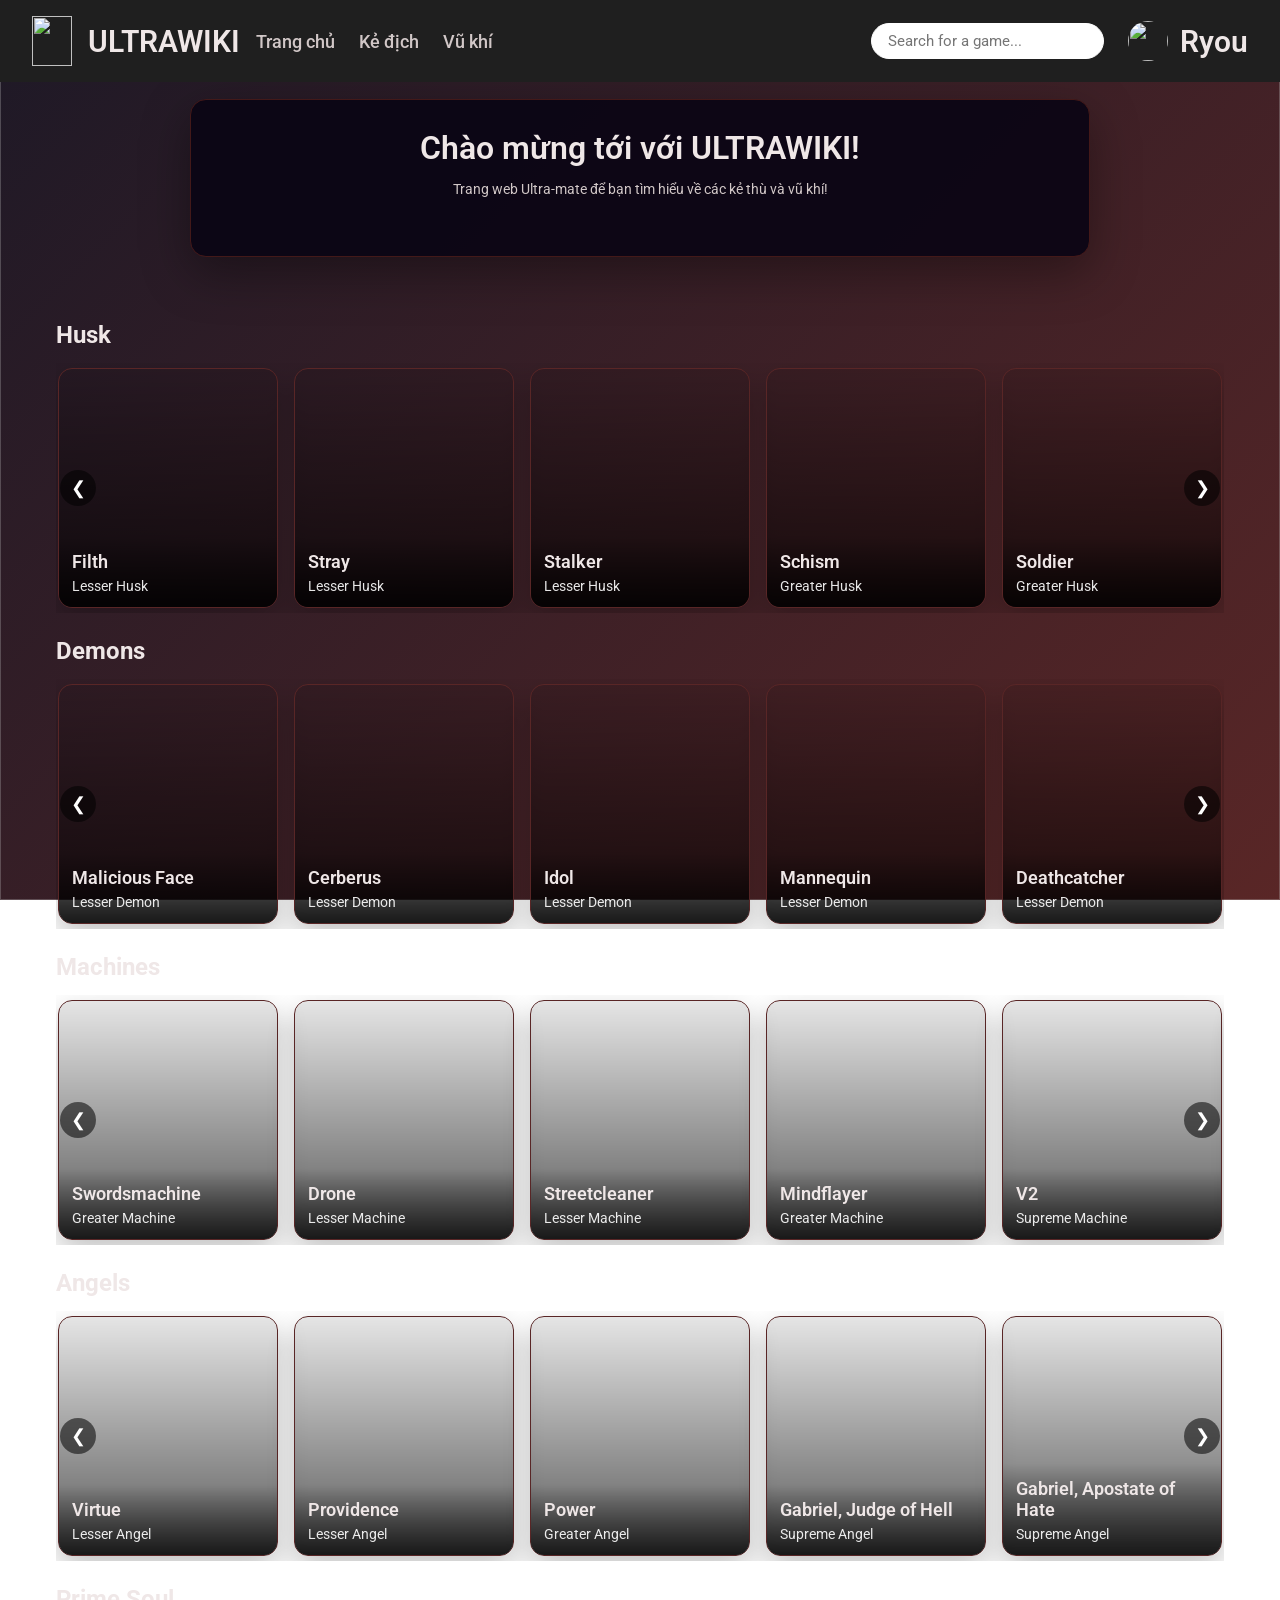
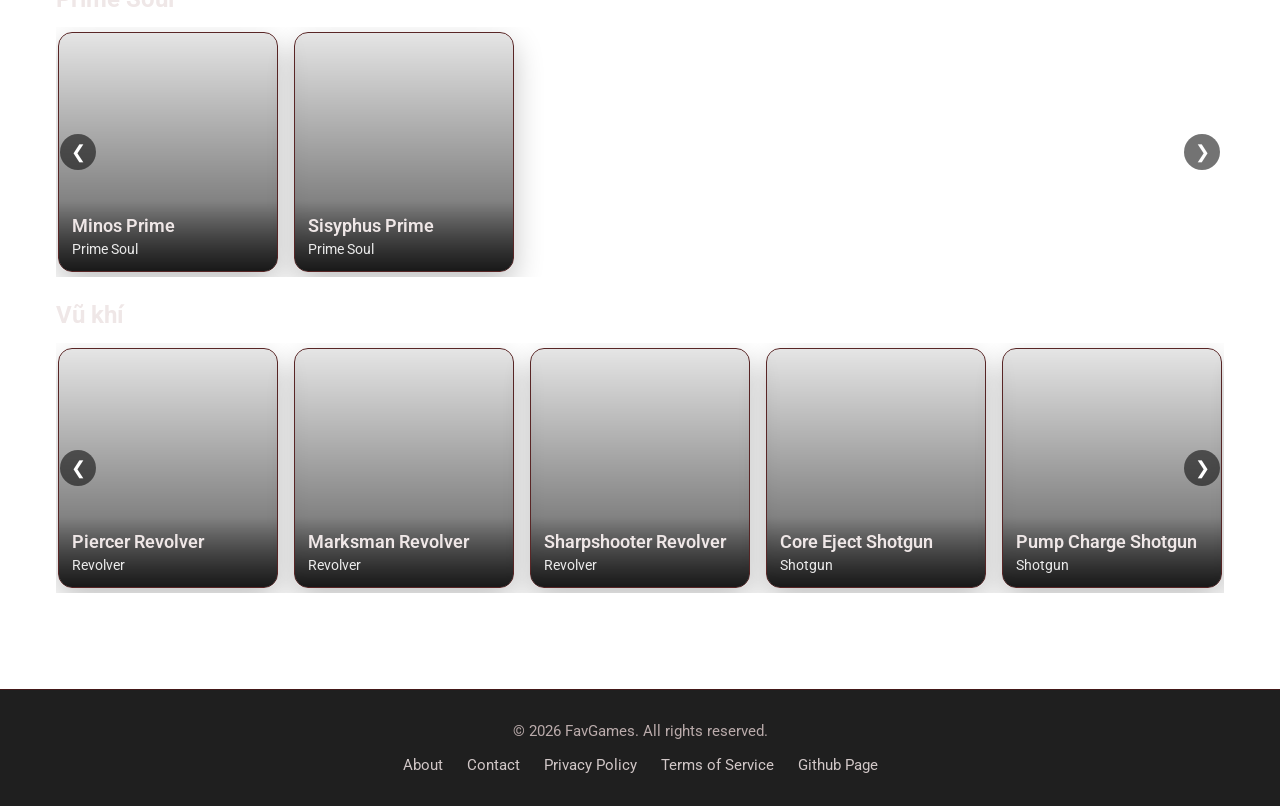
==== index.html @ adbd4d89 "Add files via upload" ====
<!DOCTYPE html>
<html lang="en">
<head>
    <meta charset="UTF-8">
    <meta name="viewport" content="width=device-width, initial-scale=1.0">
    <title>FavGames - Main Page</title>
    <link rel="stylesheet" href="access/css/index.css">
</head>
<body>
    <!-- header -->
    <header class="header">
        <div class="left__side__header">
            <div class="logo">
                <h1>ULTRAWIKI</h1>
                <img src="access/img/Logo.jpg" alt="" class="logo__img">
            </div>
            <nav class="navbar">
                <a href="index.html" class="nav__link">Trang chủ</a>
                <a href="enemy.html" class="nav__link">Kẻ địch</a>
                <a href="weapon.html" class="nav__link">Vũ khí</a>
            </nav>
        </div>
        <div class="right__side__header">
            <input type="text" id="search-bar" placeholder="Search for a game...">
            <div class="account">
                <img src="access/img/ryou yamada avatar.jpg" alt="" class="account__avatar">
                <h1 id="Username">Ryou</h1>
            </div>
        </div>
    </header>
    <!-- main content -->
    <div class="main__container container">
        <img src="access/img/background.jpg" alt="" class="background__img">

        <section class="intro-card">
            <h1>Chào mừng tới với ULTRAWIKI!</h1>
            <p class="subheading">Trang web Ultra-mate để bạn tìm hiểu về các kẻ thù và vũ khí!</p>
            <div class="button-group">
            </div>
        </section>

        <section class="game-list-section">
            <h2 class="category-label">Husk</h2>
            <div class="game-carousel">
                <button class="carousel-btn prev" aria-label="Previous card">&#10094;</button>
                <button class="carousel-btn next" aria-label="Next card">&#10095;</button>
                <div class="game-grid husk"></div>
            </div>

            <h2 class="category-label">Demons</h2>
            <div class="game-carousel">
                <button class="carousel-btn prev" aria-label="Previous card">&#10094;</button>
                <button class="carousel-btn next" aria-label="Next card">&#10095;</button>
                <div class="game-grid demons"></div>
            </div>

            <h2 class="category-label">Machines</h2>
            <div class="game-carousel">
                <button class="carousel-btn prev" aria-label="Previous card">&#10094;</button>
                <button class="carousel-btn next" aria-label="Next card">&#10095;</button>
                <div class="game-grid machines"></div>
            </div>

            <h2 class="category-label">Angels</h2>
            <div class="game-carousel">
                <button class="carousel-btn prev" aria-label="Previous card">&#10094;</button>
                <button class="carousel-btn next" aria-label="Next card">&#10095;</button>
                <div class="game-grid angels"></div>
            </div>

            <h2 class="category-label">Prime Soul</h2>
            <div class="game-carousel">
                <button class="carousel-btn prev" aria-label="Previous card">&#10094;</button>
                <button class="carousel-btn next" aria-label="Next card">&#10095;</button>
                <div class="game-grid prime-soul"></div>
            </div>

            <h2 class="category-label">Vũ khí</h2>
            <div class="game-carousel">
                <button class="carousel-btn prev" aria-label="Previous card">&#10094;</button>
                <button class="carousel-btn next" aria-label="Next card">&#10095;</button>
                <div class="game-grid weapons"></div>
            </div>

            
        </section>
    </div>
    <footer class="footer">
        <p>&copy; 2026 FavGames. All rights reserved.</p>
        <nav class="navbar footer-nav">
            <a href="#" class="footer__link">About</a>
            <a href="#" class="footer__link">Contact</a>
            <a href="#" class="footer__link">Privacy Policy</a>
            <a href="#" class="footer__link">Terms of Service</a>
            <a href="#" class="footer__link">Github Page</a>
        </nav>
    </footer>
    <script src="access/js/index.js"></script>
    <script src="access/js/fetch.js"></script>
</body>
</html>
---- access/css/index.css ----
/* GG fonts */
@import url('https://fonts.googleapis.com/css2?family=Geist:wght@100..900&family=Montserrat:ital,wght@0,100..900;1,100..900&family=Roboto:ital,wght@0,100..900;1,100..900&display=swap');

/*=============== GOOGLE FONTS ===============*/  
@import url('https://fonts.googleapis.com/css2?family=Geist:wght@100..900&family=Montserrat:ital,wght@0,100..900;1,100..900&family=Roboto:ital,wght@0,100..900;1,100..900&display=swap');


/*=============== VARIABLES CSS ===============*/
:root {
  --header-height: 3.5rem;

/*========== Colors (Dark Black & Red Theme) ==========*/

/* Dark black and red theme */
--hue: 0;

/* Red accent tones */
--first-color: hsl(0, 80%, 60%);
--first-color-alt: hsl(0, 90%, 45%);
--first-color-light: hsl(0, 80%, 70%);

/* Light text for dark backgrounds */
--title-color: hsl(0, 20%, 92%);
--text-color: hsl(0, 10%, 80%);
--text-color-light: hsl(0, 10%, 70%);

/* Dark backgrounds */
--white-color: hsl(0, 0%, 100%);
--body-color: hsl(0, 0%, 8%);
--container-color: hsl(0, 0%, 12%);

/* Dark shadow */
--shadow-color: hsla(0, 0%, 0%, 0.45);


  /*========== Font and typography ==========*/
  /*.5rem = 8px | 1rem = 16px ...*/
  --body-font:"Roboto", sans-serif;
  --biggest-font-size: 2rem;
  --h1-font-size: 1.5rem;
  --h2-font-size: 1.25rem;
  --h3-font-size: 1rem;
  --normal-font-size: .938rem;
  --small-font-size: .813rem;
  --smaller-font-size: .75rem;

  /*========== Font weight ==========*/
  --font-regular: 400;
  --font-medium: 500;
  --font-semi-bold: 600;

  /*========== z index ==========*/
  --z-tooltip: 10;
  --z-fixed: 100;
  --z-modal: 1000;
}

/*========== Responsive typography ==========*/
@media screen and (min-width: 1920px) {
  :root {
    --biggest-font-size: 4.5rem;
    --h1-font-size: 2.25rem;
    --h2-font-size: 1.5rem;
    --h3-font-size: 1.25rem;
    --normal-font-size: 1.125rem;
    --small-font-size: .875rem;
    --smaller-font-size: .813rem;
  }
}

/*=============== BASE ===============*/
* {
  box-sizing: border-box;
  padding: 0;
  margin: 0;
}

html {
  scroll-behavior: smooth;
}

body,
input,
textarea,
button {
  font-family: var(--body-font);
  font-size: var(--normal-font-size);
}

body {
  background-color: var(--body-color);
  color: var(--text-color);
  transition: background-color .4s;
}

input,
button,
textarea {
  border: none;
  outline: none;
}

h1, h2, h3, h4 {
  color: var(--title-color);
  font-weight: var(--font-semi-bold);
}

ul {
  list-style: none;
}

a {
  text-decoration: none;
}

img {
  display: block;
  max-width: 100%;
  height: auto;
}

/* Login */
/* New login page styles */
body {
  min-height: 100vh;
  background: linear-gradient(135deg, rgba(10, 5, 20, 0.92), hsl(0, 40%, 25%)), url('../img/background.jpg');
  background-size: cover;
  background-position: center;
  background-attachment: fixed;
}

.background__img {
  position: fixed;
  top: 0;
  left: 0;
  width: 100%;
  height: 100%;
  object-fit: cover;
  z-index: -1;
  opacity: 0.3;
}
.main__container {
  min-height: 100vh;
  display: flex;
  align-items: center;
  flex-direction: column;
  justify-content: center;
  padding: 1rem;
}

.login-card {
  width: min(380px, 100%);
  background: var(--container-color);
  border-radius: 16px;
  box-shadow: 0 16px 48px var(--shadow-color);
  padding: 1.75rem;
  display: flex;
  flex-direction: column;
  gap: 0.8rem;
  border: 1px solid hsl(0, 50%, 20%);
}

.login-card h1 {
  font-size: 1.8rem;
  margin-bottom: 0.15rem;
  color: var(--title-color);
}

.subheading {
  color: var(--text-color);
  margin-bottom: 0.9rem;
  font-size: 0.9rem;
}

.login-form {
  display: grid;
  gap: 0.7rem;
}

.form-message {
  color: var(--first-color);
  font-size: 0.9rem;
  min-height: 1.25rem;
  margin-top: 0.1rem;
}

.form-message.error {
  color: #ff6b6b;
}

.login-form label {
  font-weight: 600;
  color: var(--title-color);
  font-size: 0.85rem;
}

.login-form input {
  width: 100%;
  padding: 0.8rem 0.9rem;
  border: 1px solid hsl(0, 40%, 25%);
  border-radius: 8px;
  font-size: 0.9rem;
  color: var(--title-color);
  background: hsl(0, 0%, 12%);
  transition: border-color .2s, box-shadow .2s;
}

.login-form input:focus {
  border-color: var(--first-color);
  box-shadow: 0 0 0 3px rgba(10, 5, 20, 0.92);
}

.forgot-link {
  font-size: .85rem;
  color: var(--first-color-light);
  font-weight: 600;
  justify-self: end;
  transition: color 0.2s;
}

.forgot-link:hover {
  color: var(--first-color);
}

.btn {
  width: 100%;
  padding: 0.85rem;
  border-radius: 8px;
  cursor: pointer;
  font-weight: 700;
  font-size: 0.9rem;
  border: none;
  margin-top: 0.3rem;
}

.btn-primary {
  background: linear-gradient(90deg, var(--first-color) 0%, var(--first-color-alt) 100%);
  color: #fff;
  transition: transform .2s, box-shadow .2s;
}

.btn-primary:hover {
  transform: translateY(-2px);
  box-shadow: 0 8px 20px hsl(0, 40%, 20%);
}

.sign-up {
  text-align: center;
  color: var(--text-color-light);
  font-size: 0.85rem;
  margin-top: 0.3rem;
}

.sign-up a {
  color: var(--first-color-light);
  font-weight: 700;
  transition: color 0.2s;
}

.sign-up a:hover {
  color: var(--first-color);
}

@media (max-width: 500px) {
  .login-card {
    padding: 1.3rem;
  }

  .main__container {
    padding: 0.8rem;
  }

  .login-card h1 {
    font-size: 1.5rem;
  }
}

/* Header */
.header {
  background-color: var(--container-color);
  padding: 1rem 2rem;
  display: flex;
  align-items: center;
  justify-content: space-between;
  position: fixed;
  top: 0;
  left: 0;
  width: 100%;
  z-index: var(--z-fixed);
}

.left__side__header{
  display: flex;
  align-items: center;
  gap: 1rem;
}

.navbar {
  display: flex;
  gap: 1.5rem;
  align-items: center;
}

.footer {
  padding: 2rem 1rem;
  text-align: center;
  background: var(--container-color);
  border-top: 1px solid hsl(0, 45%, 18%);
  margin-top: 2rem;
  justify-content: center;
}

.footer p {
  color: var(--text-color-light);
  margin-bottom: 1rem;
}

.footer-nav {
  flex-wrap: wrap;
  justify-content: center;
  justify-content: center;
}

.footer__link {
  color: var(--text-color);
  font-size: 0.95rem;
  transition: color 0.2s;
}

.footer__link:hover {
  color: var(--first-color);
}

.nav__link {
  color: var(--text-color);
  font-weight: var(--font-medium);
  transition: color 0.2s;
  font-size: large;
}

.logo {
  display: flex;
  flex-direction: row-reverse;
  align-items: center;
  gap: 1rem;
}

.logo__img {
  width: 40px;
  height: 50px;
}

.right__side__header {
  display: flex;
  align-items: center;
  gap: 1.5rem;
}

#search-bar {
  padding: 0.5rem 1rem;
  border-radius: 20px;
  border: 1px solid hsl(0, 0%, 100%);
  background: hsl(0, 0%, 100%);
  color: var(--title-color);
  transition: border-color .2s, box-shadow .2s;
}

.account{
  display: flex;
  align-items: center;
  gap: 0.75rem;
}
.account__avatar {
  width: 40px;
  height: 40px;
  border-radius: 50%;
  object-fit: cover;
}

/* Game list vibe */
.intro-card {
  max-width: 900px;
  width: 100%;
  background: rgba(10, 5, 20, 0.92);
  border: 1px solid hsl(0, 45%, 18%);
  border-radius: 16px;
  padding: 1.8rem;
  margin-top: 5.2rem;
  display: flex;
  flex-direction: column;
  align-items: center;
  text-align: center;
  gap: 0.9rem;
  box-shadow: 0 16px 48px rgba(0, 0, 0, 0.35);
}

.intro-card h1 {
  font-size: 2rem;
  color: var(--title-color);
}

.button-group {
  display: flex;
  gap: 0.75rem;
  flex-wrap: wrap;
  justify-content: center;
  width: 100%;
  max-width: 420px;
}

.btn-secondary {
  background: rgba(255, 255, 255, 0.12);
  color: var(--title-color);
  border: 1px solid hsl(0, 45%, 60%);
}

.profile-section {
  max-width: 1200px;
  width: 100%;
  margin: 6rem auto 3rem;
  padding: 1rem;
}

.profile-grid {
  display: grid;
  grid-template-columns: 320px 1fr;
  gap: 2rem;
  align-items: start;
}

.profile-card {
  background: rgba(20, 12, 35, 0.92);
  border: 1px solid hsl(0, 45%, 18%);
  border-radius: 24px;
  padding: 2rem;
  box-shadow: 0 24px 60px rgba(0, 0, 0, 0.22);
}

.profile-avatar-wrap {
  width: 140px;
  height: 140px;
  margin: 0 auto 1.25rem;
  border-radius: 50%;
  overflow: hidden;
  border: 4px solid var(--first-color);
}

.profile-avatar {
  width: 100%;
  height: 100%;
  object-fit: cover;
}

.profile-card h1 {
  margin-bottom: 0.25rem;
  text-align: center;
}

.profile-username {
  text-align: center;
  color: var(--first-color-light);
  margin-bottom: 1rem;
}

.profile-description {
  color: var(--text-color-light);
  line-height: 1.8;
  margin-bottom: 1.5rem;
}

.profile-meta {
  list-style: none;
  display: grid;
  gap: 0.85rem;
  margin-bottom: 1.5rem;
}

.profile-meta li {
  background: rgba(255, 255, 255, 0.04);
  border: 1px solid hsla(0, 30%, 80%, 0.12);
  border-radius: 16px;
  padding: 1rem 1.2rem;
  color: var(--text-color-light);
}

.profile-actions {
  display: flex;
  gap: 1rem;
  flex-wrap: wrap;
  justify-content: center;
}

.weapon-display {
  display: flex;
  flex-direction: column;
  gap: 1.5rem;
}

.weapon-panel {
  background: rgba(255, 255, 255, 0.04);
  border: 1px solid rgba(255, 255, 255, 0.08);
  border-radius: 24px;
  padding: 1.25rem;
}

.weapon-panel-header {
  margin-bottom: 1rem;
}

.section-title {
  font-size: 1.35rem;
  margin: 0 0 0.35rem;
  color: #fff;
}

.section-subtitle {
  margin: 0;
  color: rgba(255, 255, 255, 0.68);
  font-size: 0.95rem;
}

.game-carousel {
  position: relative;
  overflow: hidden;
}

.carousel-container {
  display: flex;
  align-items: center;
  gap: 0.5rem;
}

.game-grid {
  display: flex;
  overflow-x: auto;
  scroll-snap-type: x mandatory;
  gap: 1rem;
  padding: 0.3rem 0.1rem;
  scroll-behavior: smooth;
  -webkit-overflow-scrolling: touch;
  flex: 1;
}

.game-card {
  flex: 0 0 220px;
  min-width: 220px;
  height: 240px;
  border: 1px solid hsl(0, 40%, 25%);
  border-radius: 14px;
  overflow: hidden;
  box-shadow: 0 12px 30px rgba(0, 0, 0, 0.24);
  transition: transform .2s, box-shadow .2s;
  background-size: cover;
  background-position: center;
  position: relative;
  display: flex;
  align-items: flex-end;
}

.game-card:hover {
  transform: translateY(-4px);
}

.game-card-info {
  width: 100%;
  background: linear-gradient(180deg, rgba(0,0,0,0) 0%, rgba(0,0,0,0.72) 100%);
  padding: 1rem;
  color: #fff;
}

.game-card-info h3 {
  margin: 0 0 0.35rem;
  font-size: 1rem;
}

.game-card-info p {
  margin: 0;
  font-size: 0.9rem;
  color: rgba(255,255,255,0.8);
}

.enemies-section, .weapons-section {
  max-width: 1200px;
  width: 100%;
  margin: 6rem auto 3rem;
  padding: 1rem;
}

.enemies-section h1, .weapons-section h1 {
  text-align: center;
  margin-bottom: 2rem;
  color: #fff;
}

.enemies-grid, .weapons-grid {
  display: grid;
  grid-template-columns: repeat(auto-fill, minmax(250px, 1fr));
  gap: 1.5rem;
}

.enemy-card, .weapon-card {
  background: rgba(255, 255, 255, 0.04);
  border: 1px solid rgba(255, 255, 255, 0.08);
  border-radius: 14px;
  padding: 1rem;
  transition: transform 0.2s;
  cursor: pointer;
}

.enemy-card:hover, .weapon-card:hover {
  transform: translateY(-4px);
}

.enemy-card img, .weapon-card img {
  width: 100%;
  height: 150px;
  object-fit: cover;
  border-radius: 8px;
  margin-bottom: 0.5rem;
}

.enemy-card h3, .weapon-card h3 {
  margin: 0 0 0.5rem;
  color: #fff;
  font-size: 1.1rem;
}

.enemy-card p, .weapon-card p {
  margin: 0;
  color: rgba(255, 255, 255, 0.8);
  font-size: 0.9rem;
}

.game-list-section {
  max-width: 1200px;
  width: 100%;
  margin: 2.5rem auto 3rem;
  padding: 0 1rem;
}

.category-label {
  color: var(--title-color);
  font-size: 1.5rem;
  margin: 1.5rem 0 0.9rem;
  font-weight: 700;
}

.game-carousel {
  position: relative;
}

.game-grid {
  display: flex;
  overflow-x: auto;
  scroll-snap-type: x mandatory;
  gap: 1rem;
  padding: 0.3rem 0.1rem;
  scroll-behavior: smooth;
  -webkit-overflow-scrolling: touch;
}

.game-card-link {
  display: block;
  text-decoration: none;
  color: inherit;
}

.game-grid::-webkit-scrollbar {
  height: 10px;
}

.game-grid::-webkit-scrollbar-thumb {
  background: hsl(0, 50%, 40%);
  border-radius: 999px;
}

.game-card {
  flex: 0 0 220px;
  min-width: 220px;
  height: 240px;
  border: 1px solid hsl(0, 40%, 25%);
  border-radius: 14px;
  overflow: hidden;
  box-shadow: 0 12px 30px rgba(0, 0, 0, 0.24);
  transition: transform .2s, box-shadow .2s;
  background-size: cover;
  background-position: center;
  position: relative;
  display: flex;
  align-items: flex-end;
}

.carousel-btn {
  position: absolute;
  top: 50%;
  transform: translateY(-50%);
  border: none;
  background: rgba(0, 0, 0, 0.55);
  color: #fff;
  width: 36px;
  height: 36px;
  border-radius: 50%;
  cursor: pointer;
  z-index: 10;
  display: flex;
  align-items: center;
  justify-content: center;
  font-size: 1.1rem;
  transition: background 0.2s;
}

.carousel-btn:hover {
  background: rgba(180, 40, 40, 0.8);
}

.carousel-btn.prev {
  left: 0.25rem;
}

.carousel-btn.next {
  right: 0.25rem;
}

#addEnemy {
  background: var(--first-color);
  color: #fff;
  border: none;
  padding: 0.75rem 1.25rem;
  border-radius: 8px;
  font-weight: 600;
  cursor: pointer;
  margin-bottom: 1rem;
  transition: background 0.2s, transform .2s;
  justify-self: end;
}

.enemy-form-container {
  width: 100%;
  background: rgba(15, 15, 40, 0.95);
  border: 1px solid hsla(0, 60%, 70%, 0.16);
  border-radius: 16px;
  padding: 1.2rem;
  margin-bottom: 1.5rem;
}

.enemy-form-table {
  width: 100%;
  border-collapse: separate;
  border-spacing: 0 1rem;
}

.enemy-form-table td {
  padding: 0.2rem 0.3rem;
  vertical-align: top;
}

.enemy-form-table label {
  display: block;
  margin-bottom: 0.4rem;
  color: var(--title-color);
  font-size: 0.9rem;
}

.enemy-form-table input,
.enemy-form-table textarea,
.enemy-form-table select {
  width: 100%;
  padding: 0.9rem 1rem;
  border-radius: 12px;
  border: 1px solid hsl(0, 40%, 25%);
  background: hsl(0, 0%, 12%);
  color: var(--title-color);
  resize: vertical;
}

.enemy-form-actions {
  display: flex;
  gap: 0.9rem;
  margin-top: 1rem;
  flex-wrap: wrap;
}

.enemy-form-actions .btn-secondary {
  background: transparent;
  color: var(--first-color);
  border: 1px solid var(--first-color);
}

@media (max-width: 900px) {
  .carousel-btn {
    width: 30px;
    height: 30px;
    font-size: 0.95rem;
  }
}

.game-card:hover {
  transform: translateY(-3px);
  box-shadow: 0 14px 28px rgba(0, 0, 0, 0.35);
}

.game-card::before {
  content: '';
  position: absolute;
  inset: 0;
  background: linear-gradient(to top, rgba(0, 0, 0, 0.65), rgba(0, 0, 0, 0.1));
}

.game-card .game-card-info {
  position: relative;
  z-index: 1;
  width: 100%;
  padding: 0.85rem;
  color: #fff;
}

.game-card .game-card-info h3 {
  margin: 0;
  font-size: 1.15rem;
}

.game-card .game-card-info p {
  margin: 0.35rem 0 0;
  font-size: 0.88rem;
  color: rgba(255, 255, 255, 0.9);
}

#detail-poster {
  width: 100%;
  max-width: 400px;
  border-radius: 12px;
  box-shadow: 0 16px 48px rgba(0, 0, 0, 0.35);
  justify-content: center;
  align-self: center;
}
@media (max-width: 768px) {
  .intro-card {
    margin-top: 6rem;
    padding: 1.4rem;
  }

  .game-card img {
    height: 150px;
  }
}

.btn-danger {
    background-color: #ff4d4d;
    color: white;
    border: none;
    padding: 8px 16px;
    cursor: pointer;
    border-radius: 4px;
    margin-top: 5px;
}

.btn-danger:hover {
    background-color: #cc0000;
}

/* Modal Background */
.modal {
    position: fixed;
    top: 0; left: 0;
    width: 100%; height: 100%;
    background: rgba(0, 0, 0, 0.7);
    display: flex;
    justify-content: center;
    align-items: center;
    z-index: 1000;
}

/* Modal Box */
.modal-content {
    background: #1a1a1a; /* Màu tối hợp với style game */
    padding: 20px;
    border-radius: 8px;
    width: 400px;
    color: white;
}

.form-group { margin-bottom: 15px; }
.form-group label { display: block; margin-bottom: 5px; }
.form-group input, .form-group textarea {
    width: 100%;
    padding: 8px;
    background: #333;
    border: 1px solid #444;
    color: white;
}

.modal-actions {
    display: flex;
    gap: 10px;
    justify-content: flex-end;
    margin-top: 20px;
}
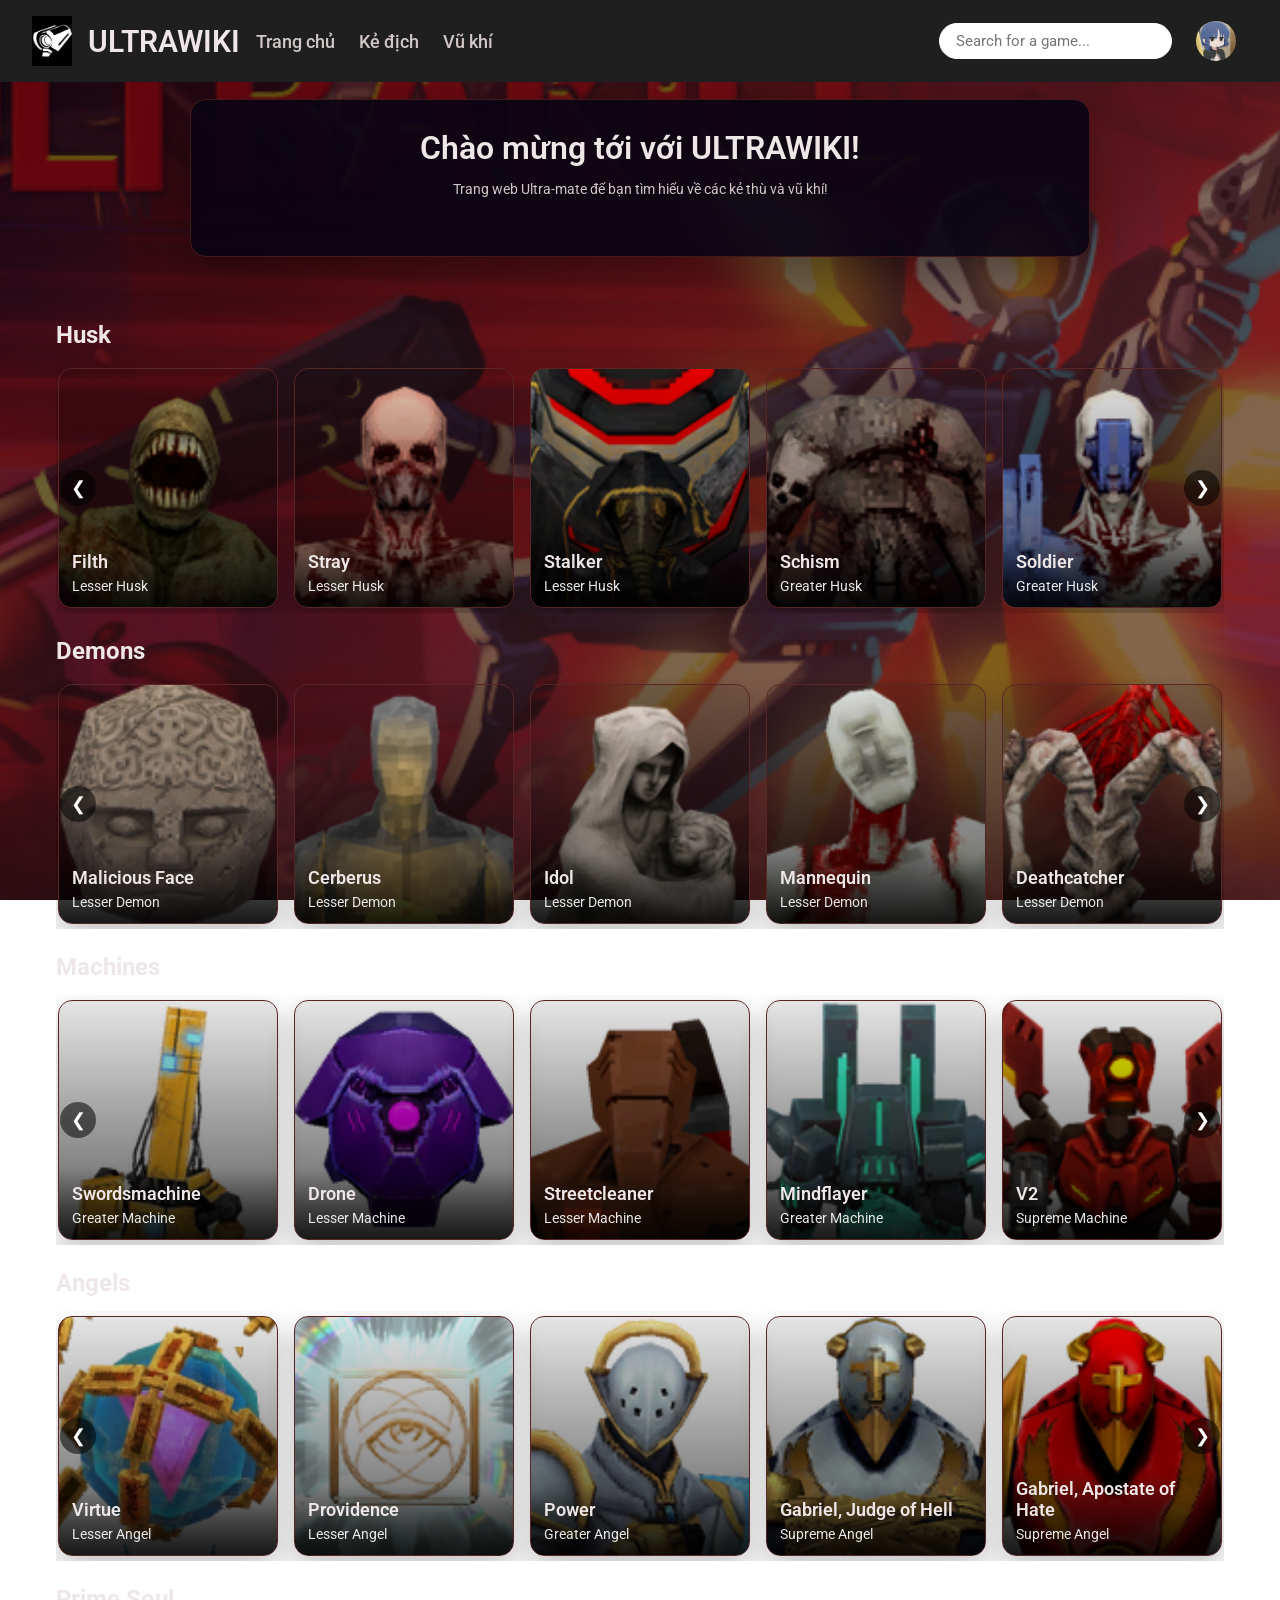
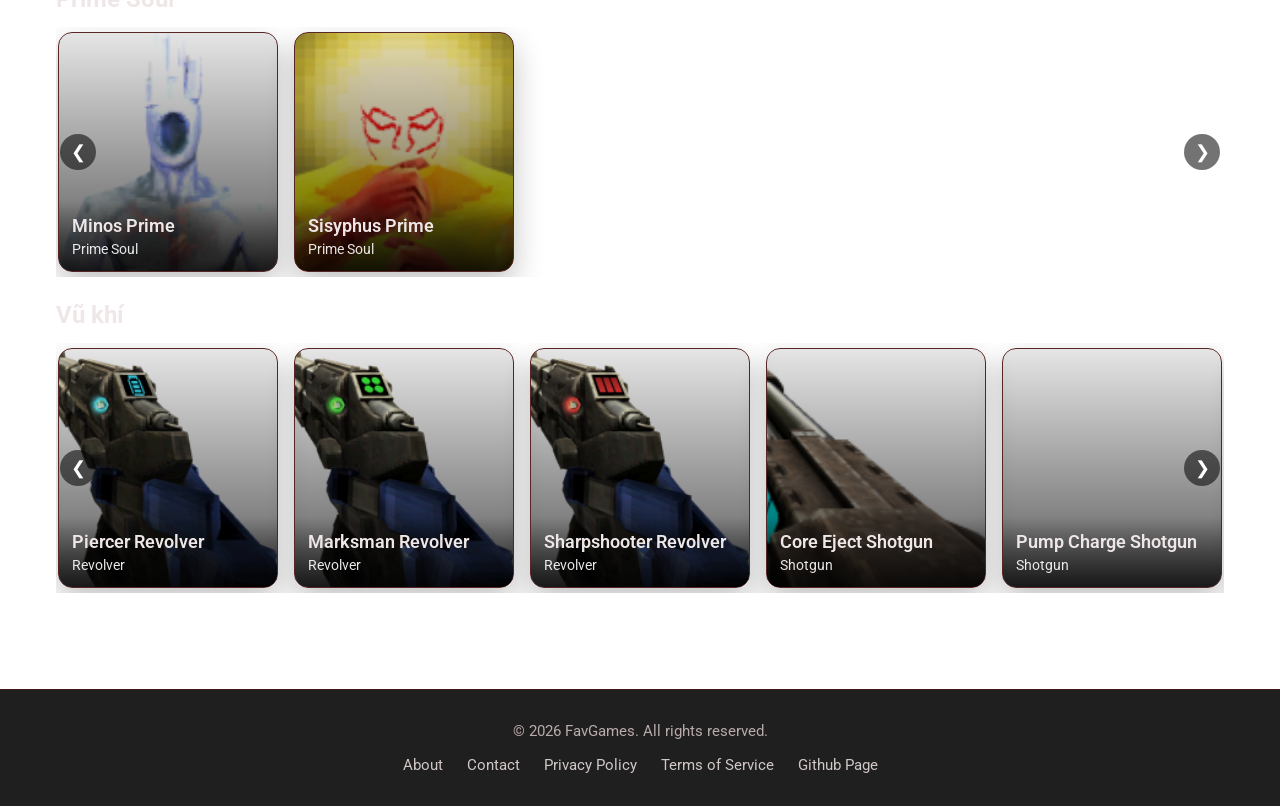
==== commit 3a355a6f: "Add files via upload" ====
--- a/index.html
+++ b/index.html
@@ -3,7 +3,7 @@
 <head>
     <meta charset="UTF-8">
     <meta name="viewport" content="width=device-width, initial-scale=1.0">
-    <title>FavGames - Main Page</title>
+    <title>ULTRAWIKI - Main Page</title>
     <link rel="stylesheet" href="access/css/index.css">
 </head>
 <body>
@@ -24,7 +24,7 @@
             <input type="text" id="search-bar" placeholder="Search for a game...">
             <div class="account">
                 <img src="access/img/ryou yamada avatar.jpg" alt="" class="account__avatar">
-                <h1 id="Username">Ryou</h1>
+                <h1 id="Username"></h1>
             </div>
         </div>
     </header>
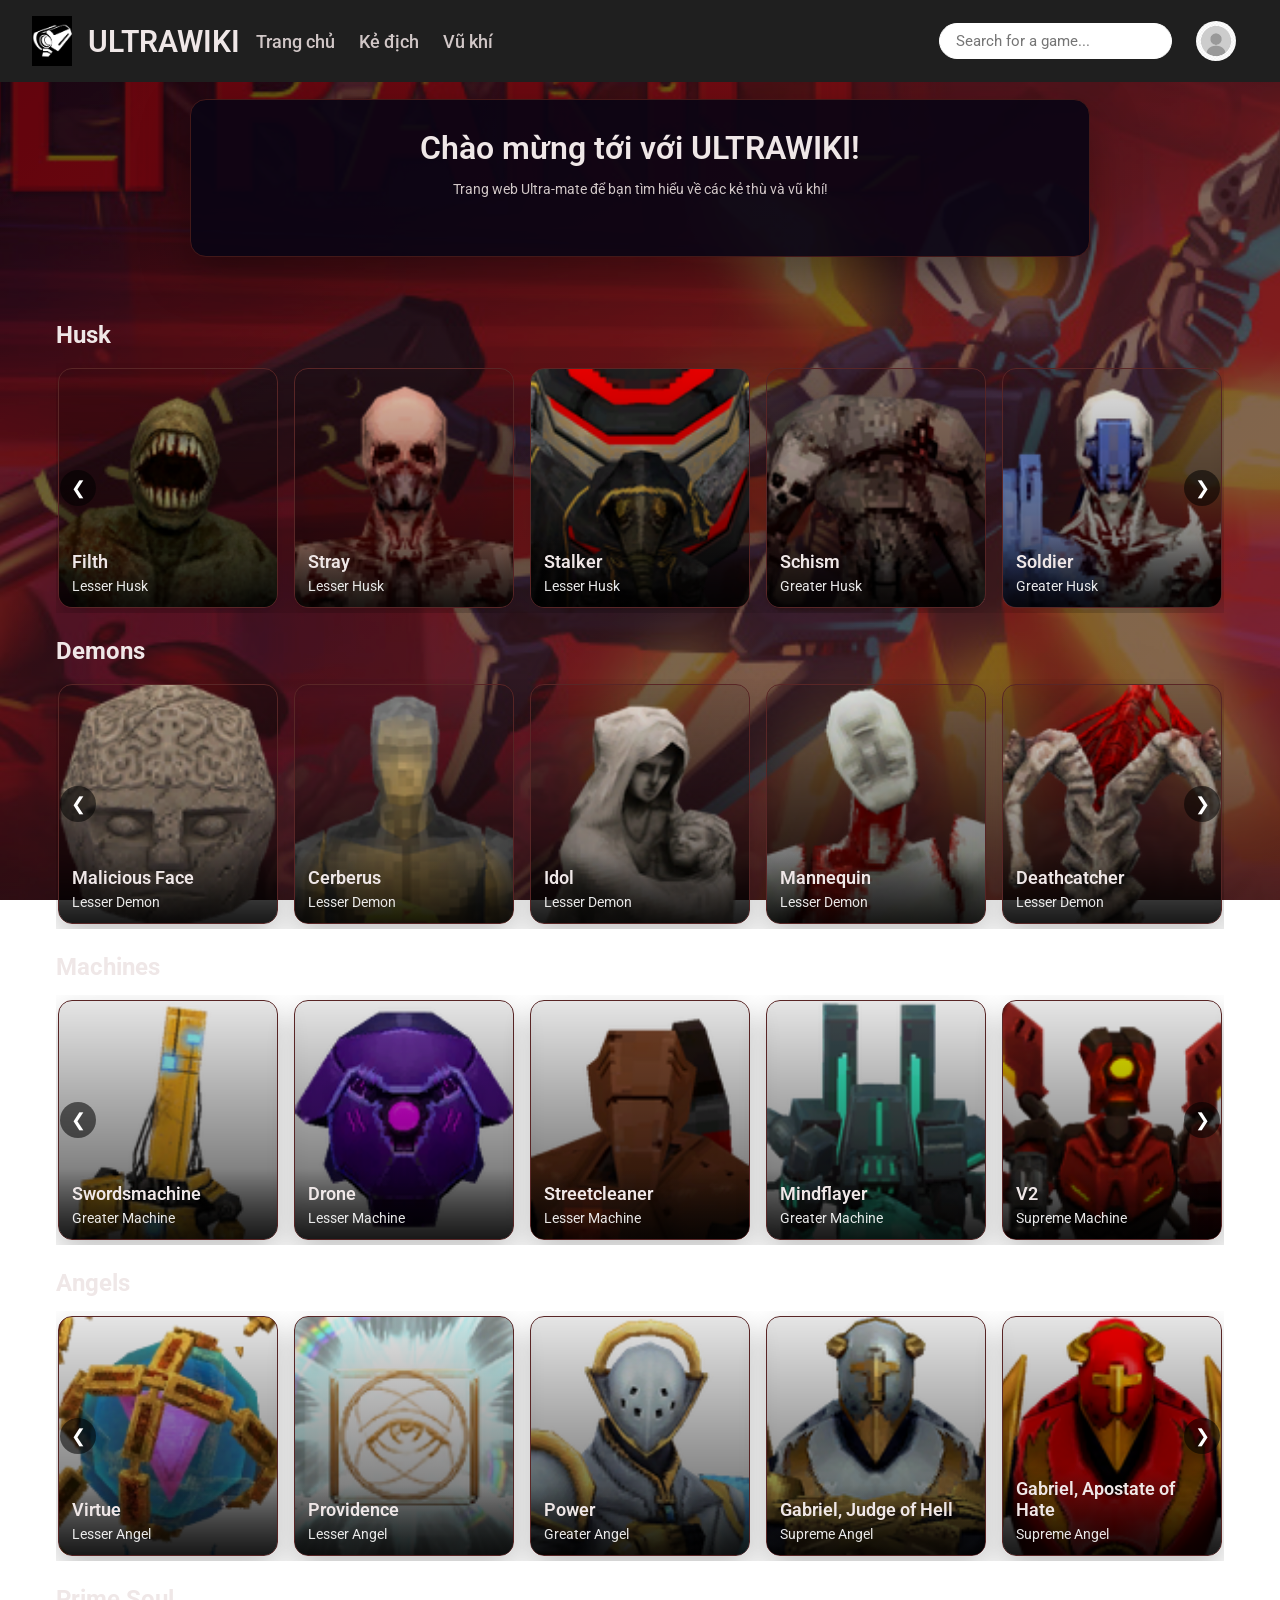
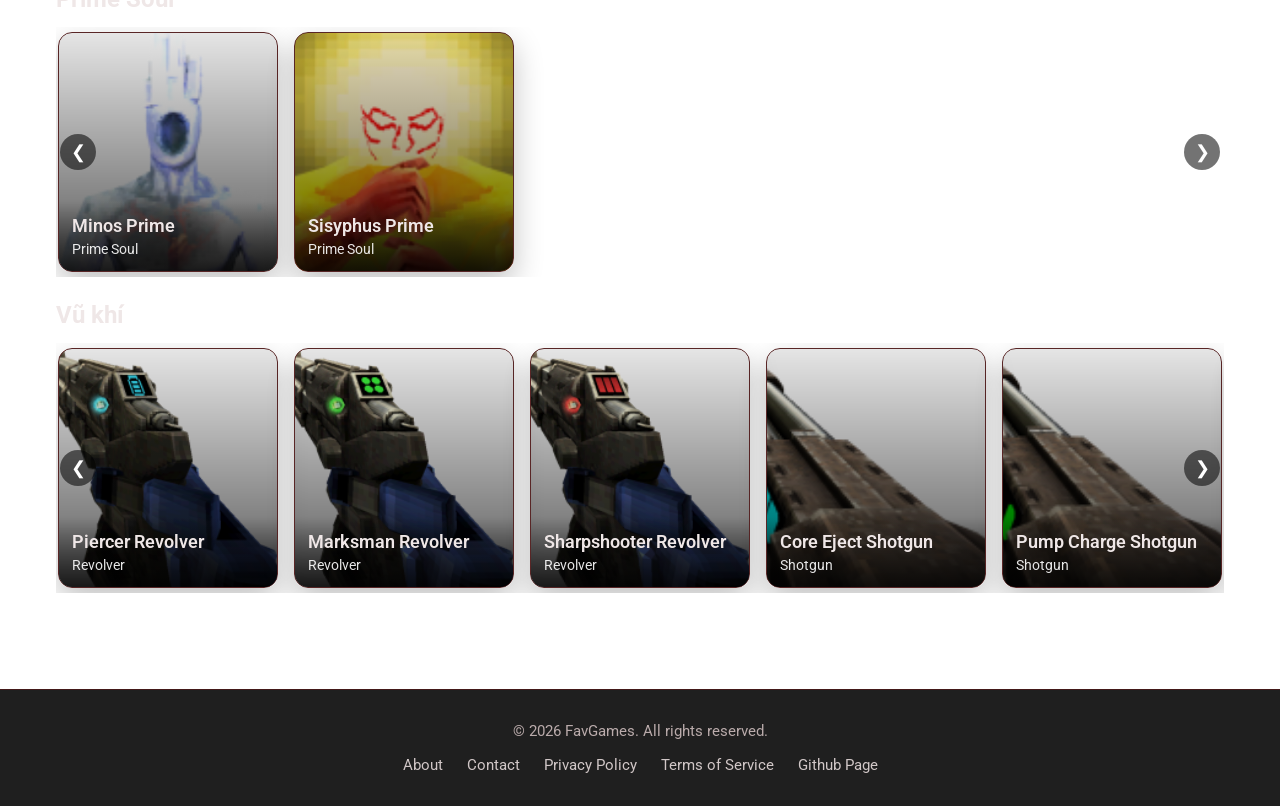
==== commit b616803a: "Add files via upload" ====
--- a/index.html
+++ b/index.html
@@ -16,8 +16,8 @@
             </div>
             <nav class="navbar">
                 <a href="index.html" class="nav__link">Trang chủ</a>
-                <a href="enemy.html" class="nav__link">Kẻ địch</a>
-                <a href="weapon.html" class="nav__link">Vũ khí</a>
+                <a href="access/html/enemy.html" class="nav__link">Kẻ địch</a>
+                <a href="access/html/weapon.html" class="nav__link">Vũ khí</a>
             </nav>
         </div>
         <div class="right__side__header">
